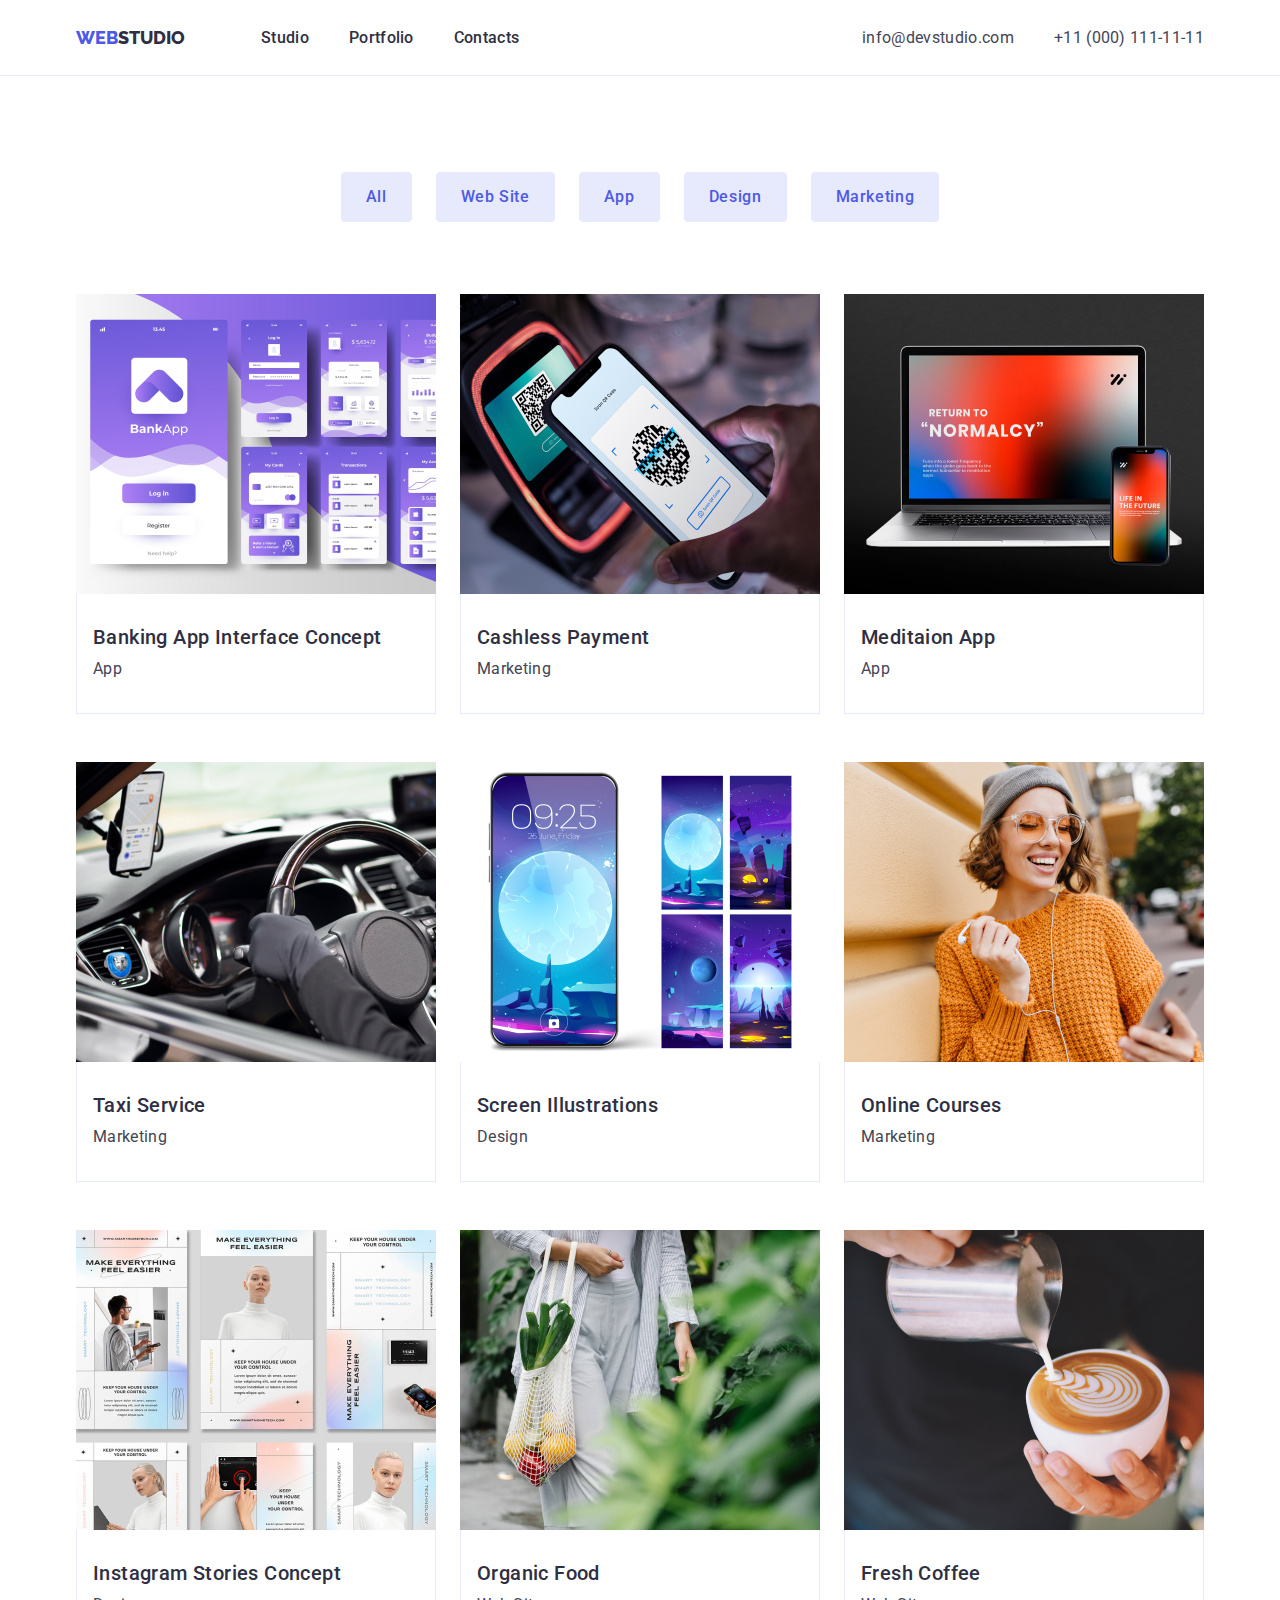
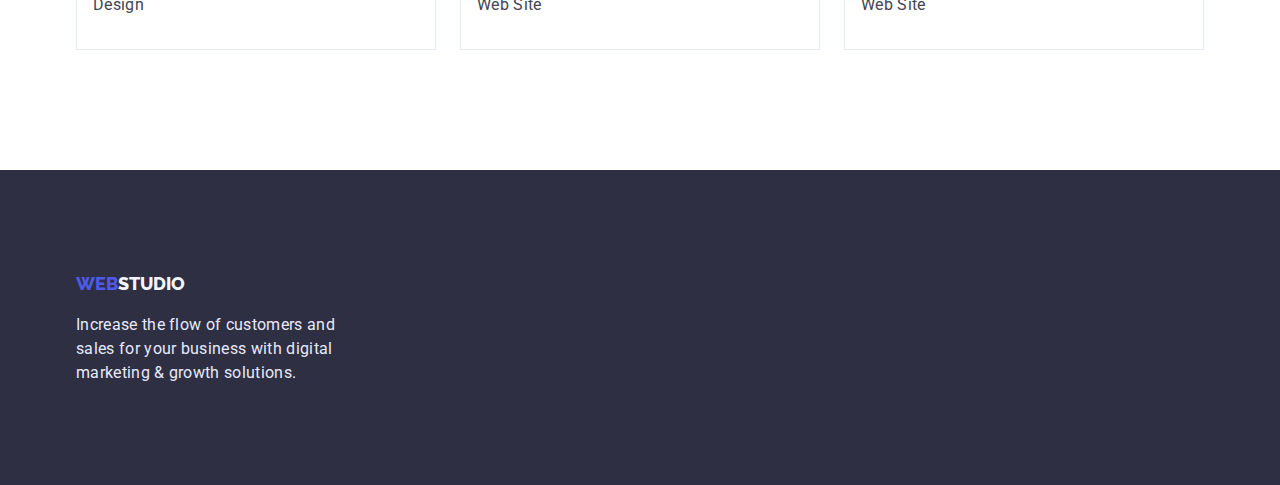
==== portfolio.html @ 62442e27 "Initial commit" ====
<!DOCTYPE html>
<html lang="en">

<head>
<meta charset="UTF-8">
<meta http-equiv="X-UA-Compatible" content="IE=edge">
<meta name="viewport" content="width=device-width, initial-scale=1.0">
<title>Document</title>

<!-- Fonts -->
<link rel="preconnect" href="https://fonts.googleapis.com">
<link rel="preconnect" href="https://fonts.gstatic.com" crossorigin>
<link
    href="https://fonts.googleapis.com/css2?family=Montserrat:wght@400;500;600&family=Roboto:wght@400;500;700;900&display=swap"
    rel="stylesheet">
<link rel="preconnect" href="https://fonts.googleapis.com">
<link rel="preconnect" href="https://fonts.gstatic.com" crossorigin>
<link
    href="https://fonts.googleapis.com/css2?family=Montserrat:wght@400;500;600&family=Raleway:wght@400;500;600;700;800&family=Roboto:wght@400;500;700;900&display=swap"
    rel="stylesheet">
<link rel="stylesheet" href="https://cdn.jsdelivr.net/npm/modern-normalize@1.1.0/modern-normalize.min.css">
<!-- Styles -->
<link rel="stylesheet" href="./css/styles.css">
</head>

<body>
    <!--header-->
    <header class="header">
        <!--Navigatiom-->
        <div class="container header-container">
            <nav class="header-navigation">
                <a href="./index.html" class="header-logo link"><span class="logo-acent">Web</span>Studio</a>
                <ul class="header-list list">
                    <li class="header-item">
                        <a href="index.html" class="header-link link">Studio</a>
                    </li>
                    <li class="header-item">
                        <a href="./portfolio.html" class="header-link link">Portfolio</a>
                    </li>
                    <li class="header-item">
                        <a href="" class="header-link link">Contacts</a>
                    </li>
                </ul>
            </nav>
            <!--address-->
            <address class="contacts">
                <ul class="contacts-list list">
                    <li class="contacts-item">
                        <a href="mailto:info@devstudio.com" class="contacts-email link">info@devstudio.com</a>
                    </li>
                    <li class="contacts-item">
                        <a href="tel:+110001111111" class="contacts-phone link">+11 (000) 111-11-11</a>
                    </li>
                </ul>
            </address>
        </div>
    </header>
    <!--Main-->
    <main>
        <section class="section-works">
            <div class="container container-portfolio">
                <h1 class="visually-hidden">Our works</h1>
                <ul class="works-list list">
                    <li class="works-item"><button type="button" class="works-btn">All</button></li>
                    <li class="works-item"><button type="button" class="works-btn">Web Site</button></li>
                    <li class="works-item"><button type="button" class="works-btn">App</button></li>
                    <li class="works-item"><button type="button" class="works-btn">Design</button></li>
                    <li class="works-item"><button type="button" class="works-btn">Marketing</button></li>
                </ul>
                <ul class="works-cards list">
                    <li class="card">
                        <a href="" class="card-link link">
                            <img src="./images/portfolio/card1.jpg" alt="view of web application" class="card-img">
                            <div class="card-content">
                                <h2 class="card-title">Banking App Interface Concept</h2>
                                <p class="card-text">App</p>
                            </div>
                        </a>
                    </li>
                    <li class="card">
                        <a href="" class="card-link link">
                            <img src="./images/portfolio/card2.jpg" alt="moment of non-cash settlement" class="card-img">
                            <div class="card-content">
                                <h2 class="card-title">Cashless Payment</h2>
                                <p class="card-text">Marketing</p>
                            </div>
                        </a>
                    </li>
                    <li class="card">
                        <a href="" class="card-link link">
                            <img src="./images/portfolio/card3.jpg" alt="view of web application" class="card-img">
                            <div class="card-content">
                                <h2 class="card-title">Meditaion App</h2>
                                <p class="card-text">App</p>
                            </div>
                        </a>
                    </li>
                    <li class="card">
                        <a href="" class="card-link link">
                            <img src="./images/portfolio/card4.jpg"
                                alt="a taxi driver who uses the app to receive orders" class="card-img">
                            <div class="card-content">
                                <h2 class="card-title">Taxi Service</h2>
                                <p class="card-text">Marketing</p>
                            </div>
                        </a>
                    </li>
                    <li class="card">
                        <a href="" class="card-link link">
                            <img src="./images/portfolio/card5.jpg"
                                alt="phone monitor and several options of illustrations for the main screen"
                                class="card-img">
                            <div class="card-content">
                                <h2 class="card-title">Screen Illustrations</h2>
                                <p class="card-text">Design</p>
                            </div>
                        </a>
                    </li>
                    <li class="card">
                        <a href="" class="card-link link">
                            <img src="./images/portfolio/card6.jpg" alt="girl smiling looking at the monitor screen"
                                class="card-img">
                            <div class="card-content">
                                <h2 class="card-title">Online Courses</h2>
                                <p class="card-text">Marketing</p>
                            </div>
                        </a>
                    </li>
                    <li class="card">
                        <a href="" class="card-link link">
                            <img src="./images/portfolio/card7.jpg" alt="layouts for stories posts on Instagram"
                                class="card-img">
                            <div class="card-content">
                                <h2 class="card-title">Instagram Stories Concept</h2>
                                <p class="card-text">Design</p>
                            </div>
                        </a>
                    </li>
                    <li class="card">
                        <a href="" class="card-link link">
                            <img src="./images/portfolio/card8.jpg" alt="a woman carrying fruit in a shopper"
                                class="card-img">
                            <div class="card-content">
                                <h2 class="card-title">Organic Food</h2>
                                <p class="card-text">Web Site</p>
                            </div>
                        </a>
                    </li>
                    <li class="card">
                        <a href="" class="card-link link">
                            <img src="./images/portfolio/card9.jpg"
                                alt="barista making a pattern with milk foam on coffee" class="card-img">
                            <div class="card-content">
                                <h2 class="card-title">Fresh Coffee</h2>
                                <p class="card-text">Web Site</p>
                            </div>
                        </a>
                    </li>
                </ul>
            </div>
        </section>
    </main>
    <!--Footer-->
    <footer class="section footer">
        <div class="container footer-container">
            <a href="./index.html" class="footer-logo link"><span class="logo-acent">Web</span>Studio</a>
            <p class="footer-text">Increase the flow of customers and sales for your business with digital marketing &
                growth solutions.</p>
        </div>
    </footer>
</body>

</html>
---- css/styles.css ----
/* Змінні */
:root {
    --main-text: #434455;
    --header-text: #2E2F42;
    --acent-color: #4D5AE5;
    --contrast-color-of-text: #FFFFFF;
    --hover-focus-color: #404BBF;
    --overlays-shadows-headings: #2E2F42;
    --light-background: #F4F4FD;
    --sutle-backgrounds: #E7E9FC;

}

body {
    font-family: 'Raleway', sans-serif;
    font-family: 'Roboto', sans-serif;
    color: var(--main-text);
}

.link {
    text-decoration: none;
}

.list {
    list-style-type: none;
}

h1,
h2,
h3,
h4,
h5,
h6,
p {
    margin: 0;
}

ul {
    margin: 0;
    padding-left: 0;
}

.container {
    width: 1158px;
    margin-left: auto;
    margin-right: auto;
    padding-left: 15px;
    padding-right: 15px;
}

*,
*::before,
*::after {
    box-sizing: border-box;
}

.section {
    padding-top: 120px;
    padding-bottom: 120px;
}

img {
    display: block;
    max-width: 100%;
    height: auto;
}

.visually-hidden {
    position: absolute;
    white-space: nowrap;
    width: 1px;
    height: 1px;
    border: 0;
    padding: 0;
    clip: rect(0 0 0 0);
    clip-path: inset(50%);
    margin: -1px;
}

button {
    cursor: pointer;
}

/* header */
.header {
    background-color: #FFFFFF;
    border-bottom: 1px solid #e7e9fc;
}

.header-container {
    display: flex;
    align-items: center;
}

.header-navigation {
    display: flex;
    margin-right: auto;
    align-items: center;
}



.header-logo {
    display: inline-block;
    margin-right: 76px;
    padding-top: 24px;
    padding-bottom: 24px;

    font-family: 'Raleway';
    font-weight: 800;
    font-size: 18px;
    line-height: 1.5;
    text-transform: uppercase;

    color: var(--header-text);

}

.logo-acent {
    color: var(--acent-color);
}


.header-link {
    display: inline-block;
    padding-top: 24px;
    padding-bottom: 24px;

    font-weight: 500;
    font-size: 16px;
    line-height: 1.5;
    letter-spacing: 0.02em;

    color: var(--header-text);
}

.header-list {
    display: flex;
    margin-top: 0;
    margin-bottom: 0;
    gap: 40px;
}


.header-link:hover,
.header-link:focus {
    color: var(--hover-focus-color);
}

.contacts-email,
.contacts-phone {
    display: inline-block;
    padding-top: 24px;
    padding-bottom: 24px;

    font-style: normal;
    font-size: 16px;
    line-height: 1.5;
    letter-spacing: 0.02em;

    color: var(--main-text);
}

.contacts-email:hover,
.contacts-email:focus,
.contacts-phone:hover,
.contacts-phone:focus {
    color: var(--hover-focus-color);
}

.contacts-list {
    display: flex;
    margin-top: 0;
    margin-bottom: 0;
    margin-left: auto;
    gap: 40px;
}



/* hero */


.section-hero {
    padding-top: 188px;
    padding-bottom: 188px;
    background-color: var(--overlays-shadows-headings);
}

.hero-title {
    margin-bottom: 48px;
    max-width: 496px;
    margin-left: auto;
    margin-right: auto;

    font-weight: 700;
    font-size: 56px;
    line-height: 1.07;
    text-align: center;
    letter-spacing: 0.02em;

    color: var(--contrast-color-of-text);
}

.hero-button {
    display: block;
    margin-left: auto;
    margin-right: auto;
    border: 0;
    padding: 0;
    padding: 16px 32px;
    min-width: 169px;

    font-family: 'Roboto';
    font-weight: 500;
    font-size: 16px;
    line-height: 1.5;
    align-items: center;
    letter-spacing: 0.04em;

    background-color: var(--acent-color);
    color: var(--contrast-color-of-text);
    box-shadow: 0px 4px 4px rgba(0, 0, 0, 0.15);
    border-radius: 4px;

    cursor: pointer;
}

.hero-button:hover,
.hero-button:focus {
    background-color: var(--hover-focus-color);
}

/* values */
.values-title {
    visibility: hidden;
}

.values-list {
    display: flex;
    gap: 24px;

}

.values-subtitle {
    margin-bottom: 8px;

    font-weight: 500;
    font-size: 20px;
    line-height: 1.2;
    letter-spacing: 0.02em;

    color: var(--header-text);
}

.values-text {
    font-size: 16px;
    line-height: 1.5;
    letter-spacing: 0.02em;
}

.values-item {
    width: calc((100% - 72px) / 4);
}

/* services */
.section.services {
    padding-top: 0;

}

.services-title {
    margin-bottom: 72px;

    font-weight: 700;
    font-size: 36px;
    line-height: 1.1;
    text-align: center;
    letter-spacing: 0.02em;
    text-transform: capitalize;

    color: var(--header-text);

}

.services-list {
    display: flex;
    flex-wrap: wrap;

}

.services-item:not(:nth-child(3n)) {
    margin-right: 24px;
}

.secvices-list>.services-item {
    flex-basis: calc(100% / 4 - 24px);
}

/* team */
.team {
    background-color: var(--light-background);
}

.team-title {
    margin-bottom: 72px;

    font-weight: 700;
    font-size: 36px;
    line-height: 1.1;
    text-align: center;
    letter-spacing: 0.02em;
    text-transform: capitalize;

    color: var(--header-text);

}

.team-list {
    display: flex;
    flex-wrap: wrap;
    gap: 24px;
}

.team-member {
    width: calc((100% - 72px) / 4);

    background: #FFFFFF;
    box-shadow: 0px 1px 6px rgba(46, 47, 66, 0.08), 0px 1px 1px rgba(46, 47, 66, 0.16), 0px 2px 1px rgba(46, 47, 66, 0.08);
    border-radius: 0px 0px 4px 4px;

}

.name-position {
    padding: 32px 16px;
    border-radius: 0px 0px 4px 4px;
}

.name {
    margin-bottom: 8px;

    font-weight: 500;
    font-size: 20px;
    line-height: 1.2;
    text-align: center;
    letter-spacing: 0.02em;

    color: var(--header-text);

}

.profession {
    font-weight: 400;
    font-size: 16px;
    line-height: 1.5;
    text-align: center;
    letter-spacing: 0.02em;

}

/* footer */
.footer {
    background-color: var(--overlays-shadows-headings);
}

.section.footer {
    padding-top: 100px;
    padding-bottom: 100px;
}

.footer-logo {
    display: inline-block;
    margin-right: auto;
    margin-bottom: 16px;

    font-family: 'Raleway';
    font-weight: 800;
    font-size: 18px;
    line-height: 1.5;
    text-transform: uppercase;

    color: #F4F4FD;
}

.footer-text {
    margin-right: auto;
    max-width: 264px;
    font-size: 16px;
    line-height: 1.5;
    letter-spacing: 0.02em;

    color: #E7E9FC;
}

/* portfolio */
.section-works {
    padding: 96px 0 120px;
}

/* works-buttons (filters) */

.works-title {
    visibility: hidden;
}

.works-list {
    display: flex;
    gap: 24px;
    justify-content: center;
    margin-bottom: 72px;
}

.works-btn {
    display: block;
    border: 0;
    padding: 0;

    font-family: 'Roboto';
    font-weight: 500;
    font-size: 16px;
    line-height: 1.5;
    text-align: center;
    letter-spacing: 0.04em;

    color: var(--acent-color);
    background-color: var(--sutle-backgrounds);
    border: 1px solid var(--sutle-backgrounds);
    border-radius: 4px;
    padding: 12px 24px;
}

.works-btn:hover,
.works-btn:focus {
    color: var(--contrast-color-of-text);
    background-color: var(--hover-focus-color);
    box-shadow: 0px 3px 1px rgba(0, 0, 0, 0.1), 0px 2px 1px rgba(0, 0, 0, 0.08), 0px 2px 2px rgba(0, 0, 0, 0.12);
    border-radius: 4px;
    border: 1px solid transparent;
}

/* works-cards */
.works-cards {
    display: flex;
    flex-wrap: wrap;
    column-gap: 24px;
    row-gap: 48px;
}

.card {
    width: calc((100% - 48px) / 3);
}


.card-link {
    color: var(--header-text);
}

.card-content {
    padding: 32px 16px;
    border-bottom: 1px solid var(--sutle-backgrounds);
    border-left: 1px solid var(--sutle-backgrounds);
    border-right: 1px solid var(--sutle-backgrounds);
}


.card-title {
    font-weight: 500;
    font-size: 20px;
    line-height: 1, 2;
    letter-spacing: 0.02em;
    margin-bottom: 8px;
}

.card-text {
    font-weight: 400;
    font-size: 16px;
    line-height: 1.5;
    letter-spacing: 0.02em;

    color: var(--main-text);

}
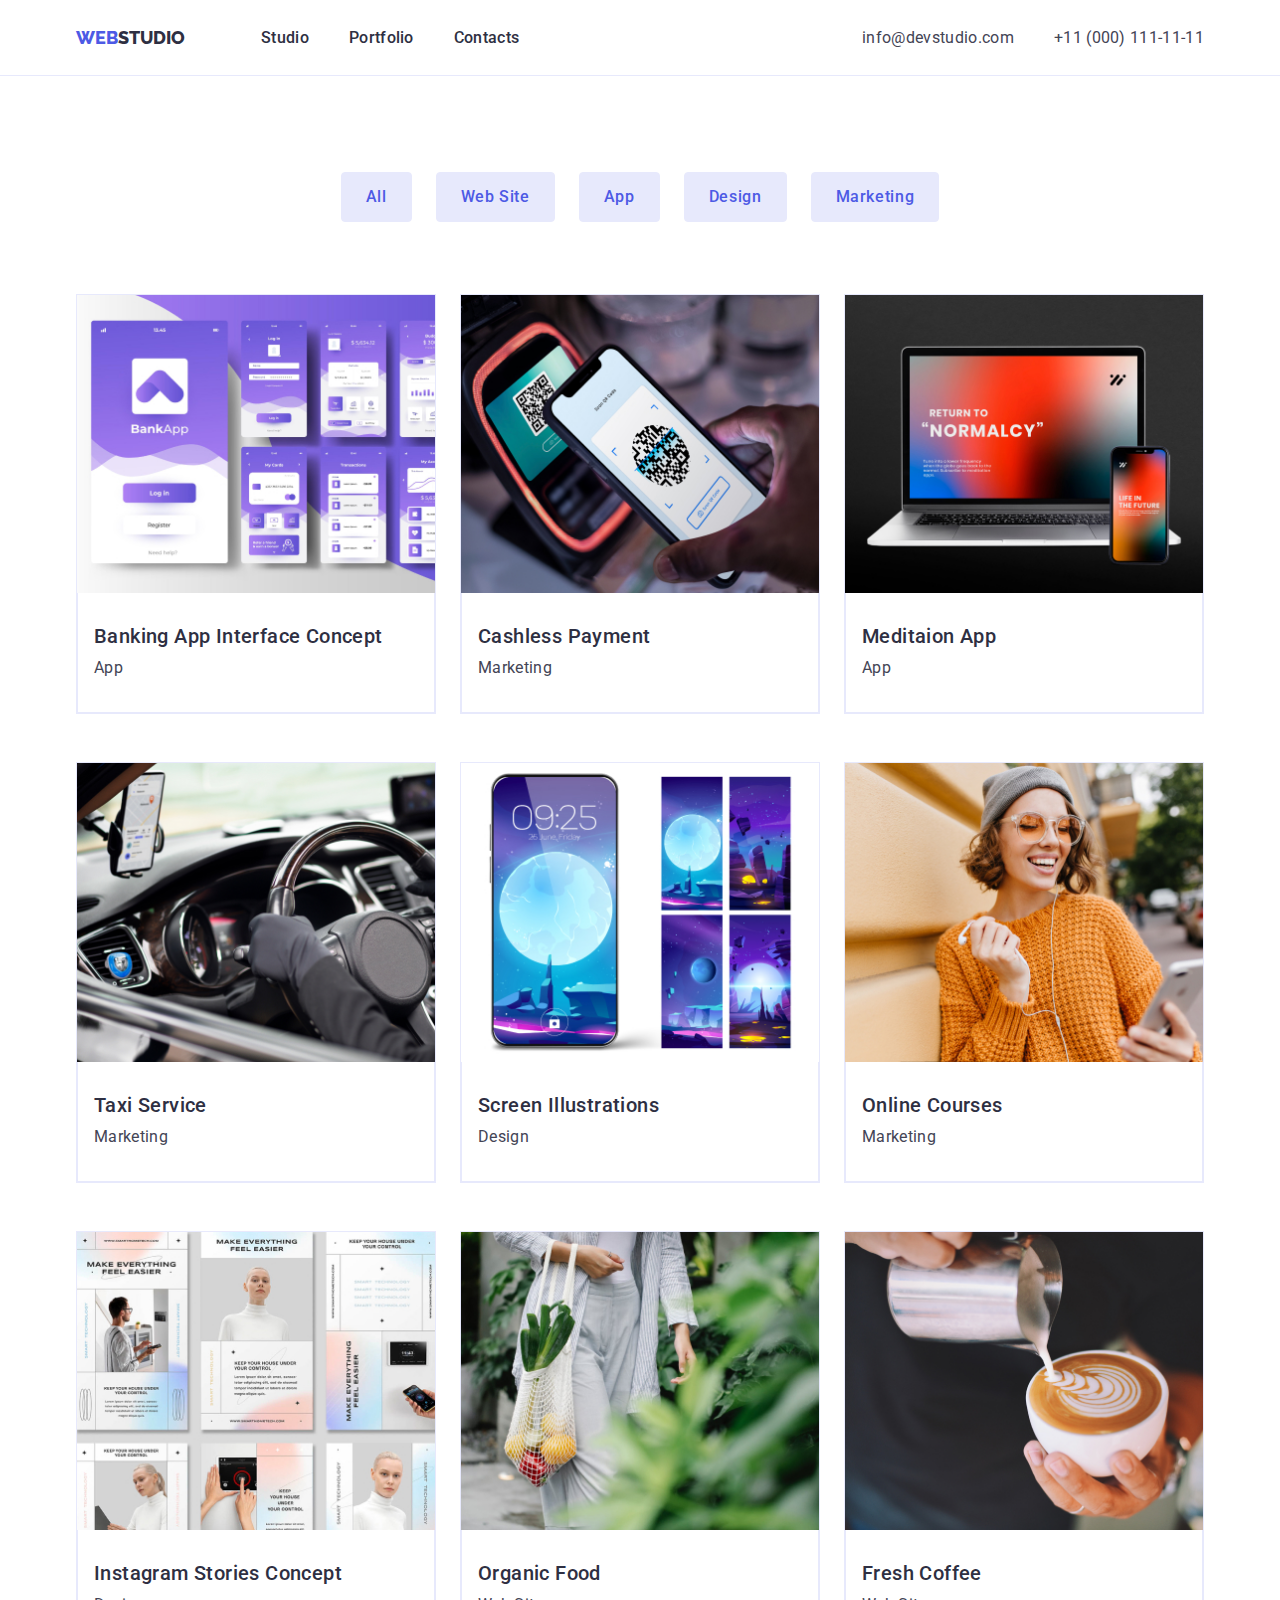
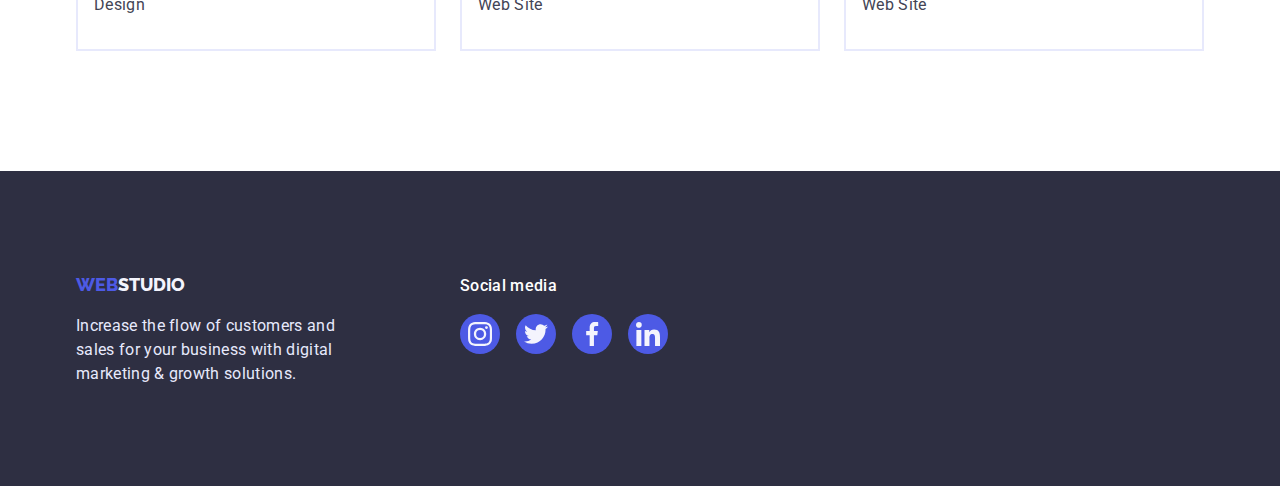
==== commit d1738ef1: "hw04" ====
--- a/portfolio.html
+++ b/portfolio.html
@@ -160,14 +160,49 @@
             </div>
         </section>
     </main>
-    <!--Footer-->
-    <footer class="section footer">
-        <div class="container footer-container">
+<!--Footer-->
+<footer class="section footer">
+    <div class="container footer-container">
+        <div>
             <a href="./index.html" class="footer-logo link"><span class="logo-acent">Web</span>Studio</a>
             <p class="footer-text">Increase the flow of customers and sales for your business with digital marketing &
                 growth solutions.</p>
         </div>
-    </footer>
+        <div>
+            <p class="footer-text-icon">Social media</p>
+            <ul class="footer-icon-list list">
+                <li class="footer-item">
+                    <a href="" class="footer-link">
+                        <svg class="footer-icon-pic" width="24" height="24">
+                            <use href="./images/icons.svg#icon-instagram"></use>
+                        </svg>
+                    </a>
+                </li>
+                <li class="footer-item">
+                    <a href="" class="footer-link">
+                        <svg class="footer-icon-pic" width="24" height="24">
+                            <use href="./images/icons.svg#icon-twitter"></use>
+                        </svg>
+                    </a>
+                </li>
+                <li class="footer-item">
+                    <a href="" class="footer-link">
+                        <svg class="footer-icon-pic" width="24" height="24">
+                            <use href="./images/icons.svg#icon-facebook"></use>
+                        </svg>
+                    </a>
+                </li>
+                <li class="footer-item">
+                    <a href="" class="footer-link">
+                        <svg class="footer-icon-pic" width="24" height="24">
+                            <use href="./images/icons.svg#icon-linkedin"></use>
+                        </svg>
+                    </a>
+                </li>
+            </ul>
+        </div>
+    </div>
+</footer>
 </body>
 
 </html>--- a/css/styles.css
+++ b/css/styles.css
@@ -182,9 +182,22 @@
 
 
 .section-hero {
+    max-width: 1440px;
+    margin-left: auto;
+    margin-right: auto;
     padding-top: 188px;
     padding-bottom: 188px;
     background-color: var(--overlays-shadows-headings);
+
+    background-image: linear-gradient(
+        rgba(46, 47, 66, 0.7),
+        rgba(46, 47, 66, 0.7)
+    ),
+    url(../images/people-office\ 1.jpg);
+
+    background-repeat: no-repeat;
+    background-position: center;
+    background-size: cover;
 }
 
 .hero-title {
@@ -355,7 +368,32 @@
     line-height: 1.5;
     text-align: center;
     letter-spacing: 0.02em;
-
+    margin-bottom: 8px;
+
+}
+
+/* Social icons */
+.socials {
+    display: flex;
+    justify-content: center;
+    gap: 24px;
+}
+
+.socials-link {
+    display: flex;
+    justify-content: center;
+    align-items: center;
+
+    width: 40px;
+    height: 40px;
+
+    background-color: var(--acent-color);
+    border-radius: 50%;
+}
+
+.socials-link:hover,
+.socials-link:focus {
+    background-color: var(--hover-focus-color);
 }
 
 /* footer */
@@ -390,6 +428,50 @@
     letter-spacing: 0.02em;
 
     color: #E7E9FC;
+}
+
+.footer-container {
+    display: flex;
+    align-items: baseline;
+    gap: 120px;
+}
+
+.footer-text-icon {
+    font-weight: 500;
+    font-size: 16px;
+    line-height: 1.5;
+    letter-spacing: 0.02em;
+    color: var(--contrast-color-of-text);
+    margin-bottom: 16px;
+}
+
+.footer-icon-list {
+    display: flex;
+    gap: 16px;
+}
+
+.footer-item {
+    width: 40px;
+    height: 40px;
+}
+
+.footer-link {
+    width: 100%;
+    height: 100%;
+    background-color: var(--acent-color);
+    border-radius: 50%;
+    display: flex;
+    align-items: center;
+    justify-content: center;
+}
+
+.footer-link:hover,
+.footer-link:focus {
+    background-color: #31D0AA;
+}
+
+.footer-icon-pic {
+    fill: #E7E9FC;
 }
 
 /* portfolio */
@@ -448,6 +530,13 @@
 
 .card {
     width: calc((100% - 48px) / 3);
+    border: 1px solid #E7E9FC;
+}
+
+.card:hover,
+.card:focus {
+    border: 1px solid #F4F4FD;
+    box-shadow: 0px 1px 6px rgba(46, 47, 66, 0.08), 0px 1px 1px rgba(46, 47, 66, 0.16), 0px 2px 1px rgba(46, 47, 66, 0.08);
 }
 
 
@@ -479,4 +568,56 @@
 
     color: var(--main-text);
 
-}+}
+
+/* Customers styles */
+.section-customers {
+
+}
+
+.customers-title {
+    margin-bottom: 72px;
+    
+    font-weight: 700;
+    font-size: 36px;
+    line-height: 1.1;
+    text-align: center;
+    letter-spacing: 0.02em;
+    text-transform: capitalize;
+    
+    color: var(--header-text);
+}
+
+.clients-list {
+ display: flex;
+ align-items: center;
+ gap: 24px;
+}
+
+.clients-item {
+
+}
+
+.clients-link {
+    display: flex;
+    align-items: center;
+    justify-content: center;
+    
+    width: 168px;
+    height: 88px;
+    
+    background-color: #FFFFFF;
+    border: 1px solid #8E8F99;
+    border-radius: 4px;
+    color: #8E8F99;
+}
+
+.clients-link:hover,
+.clients-link:focus {
+    border-color: var(--hover-focus-color);
+    color: var(--hover-focus-color);;
+}
+
+.clients-icon {
+    fill: currentColor;
+}
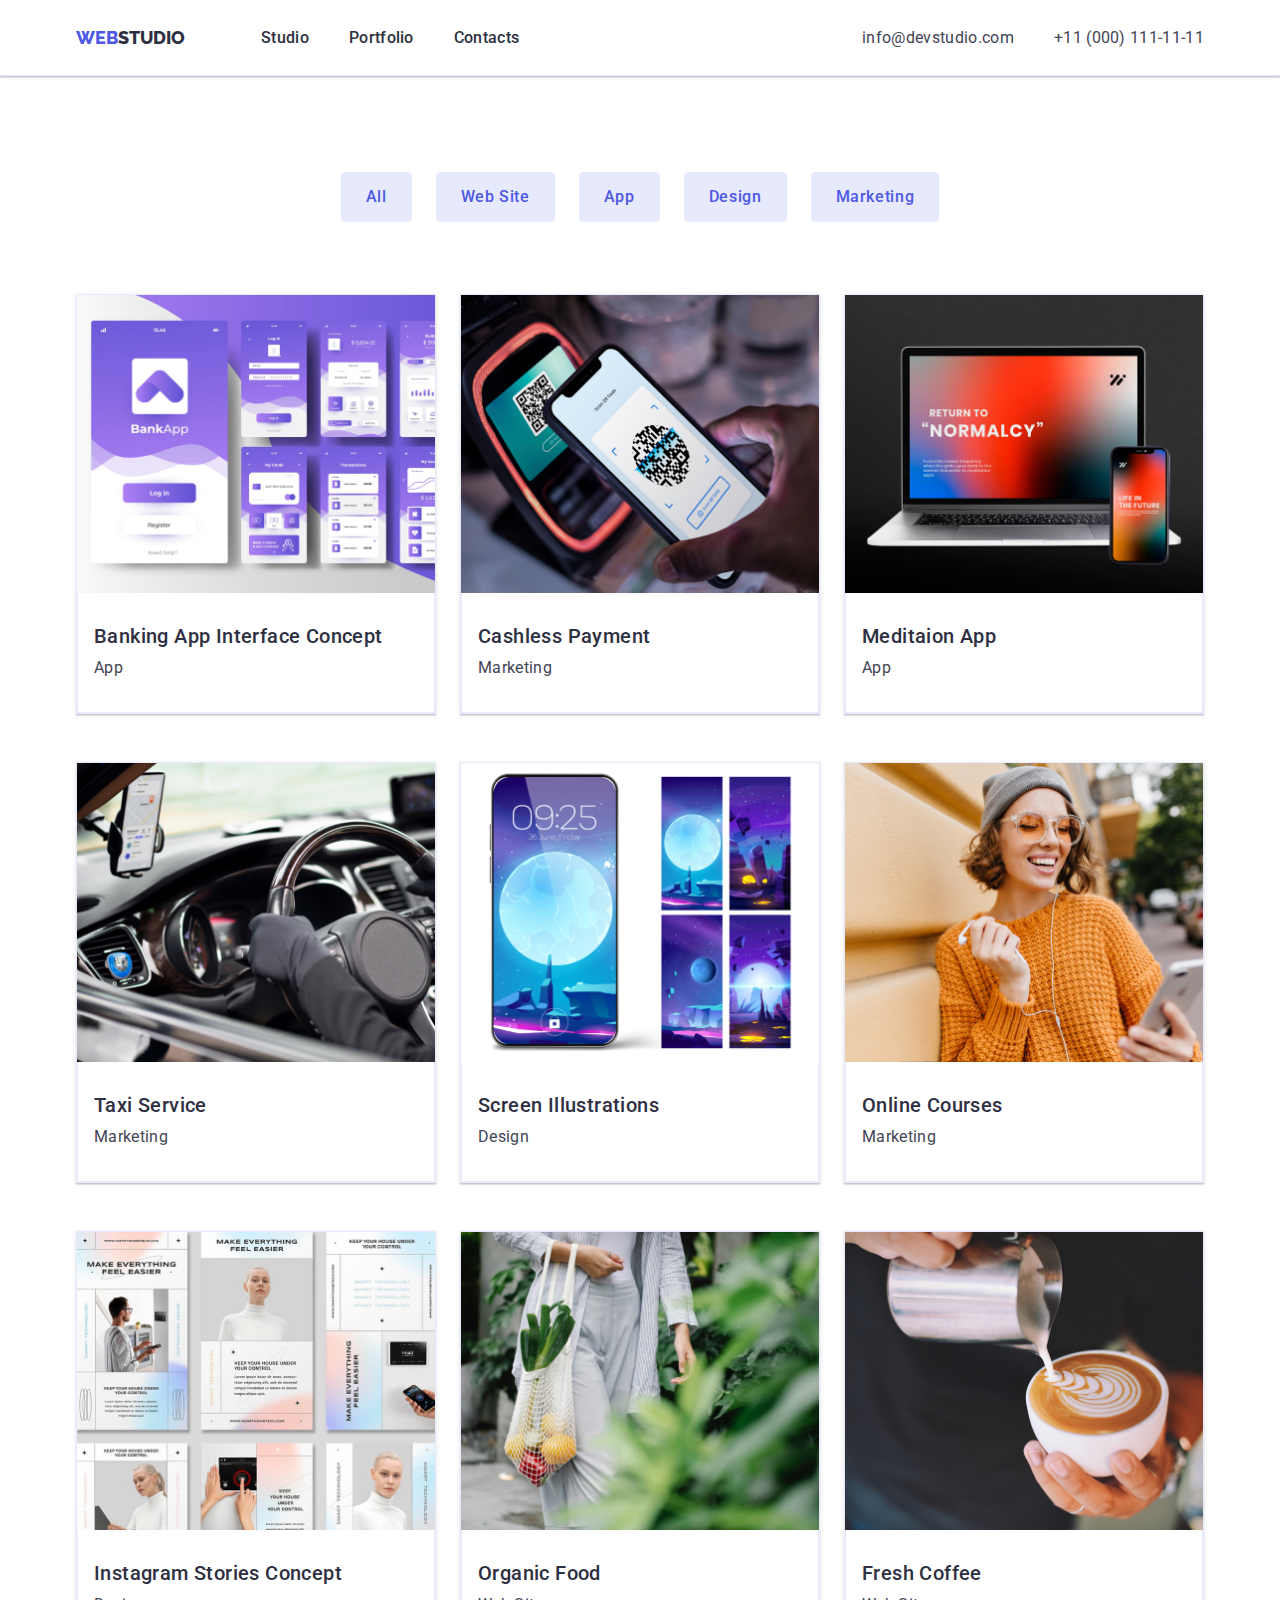
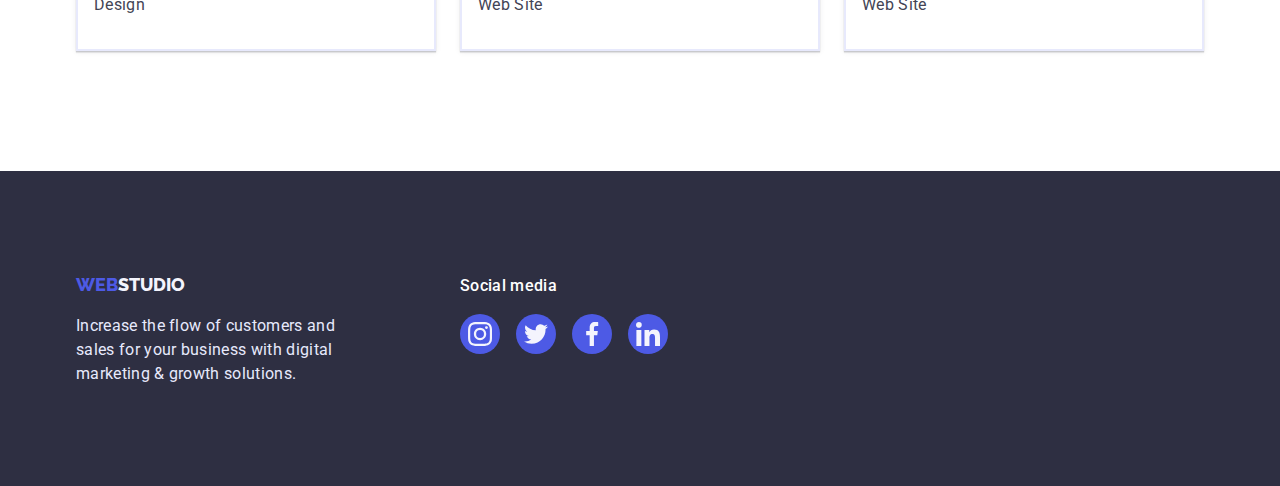
==== commit e16e5f91: "hw04" ====
--- a/portfolio.html
+++ b/portfolio.html
@@ -174,28 +174,28 @@
                 <li class="footer-item">
                     <a href="" class="footer-link">
                         <svg class="footer-icon-pic" width="24" height="24">
-                            <use href="./images/icons.svg#icon-instagram"></use>
-                        </svg>
-                    </a>
-                </li>
-                <li class="footer-item">
-                    <a href="" class="footer-link">
-                        <svg class="footer-icon-pic" width="24" height="24">
-                            <use href="./images/icons.svg#icon-twitter"></use>
-                        </svg>
-                    </a>
-                </li>
-                <li class="footer-item">
-                    <a href="" class="footer-link">
-                        <svg class="footer-icon-pic" width="24" height="24">
-                            <use href="./images/icons.svg#icon-facebook"></use>
-                        </svg>
-                    </a>
-                </li>
-                <li class="footer-item">
-                    <a href="" class="footer-link">
-                        <svg class="footer-icon-pic" width="24" height="24">
-                            <use href="./images/icons.svg#icon-linkedin"></use>
+                            <use href="./images/icon.svg#icon-instagram"></use>
+                        </svg>
+                    </a>
+                </li>
+                <li class="footer-item">
+                    <a href="" class="footer-link">
+                        <svg class="footer-icon-pic" width="24" height="24">
+                            <use href="./images/icon.svg#icon-twitter"></use>
+                        </svg>
+                    </a>
+                </li>
+                <li class="footer-item">
+                    <a href="" class="footer-link">
+                        <svg class="footer-icon-pic" width="24" height="24">
+                            <use href="./images/icon.svg#icon-facebook"></use>
+                        </svg>
+                    </a>
+                </li>
+                <li class="footer-item">
+                    <a href="" class="footer-link">
+                        <svg class="footer-icon-pic" width="24" height="24">
+                            <use href="./images/icon.svg#icon-linkedin"></use>
                         </svg>
                     </a>
                 </li>
--- a/css/styles.css
+++ b/css/styles.css
@@ -85,6 +85,7 @@
 .header {
     background-color: #FFFFFF;
     border-bottom: 1px solid #e7e9fc;
+    box-shadow: 0px 2px 1px rgba(46, 47, 66, 0.08), 0px 1px 1px rgba(46, 47, 66, 0.16), 0px 1px 6px rgba(46, 47, 66, 0.08);
 }
 
 .header-container {
@@ -189,10 +190,7 @@
     padding-bottom: 188px;
     background-color: var(--overlays-shadows-headings);
 
-    background-image: linear-gradient(
-        rgba(46, 47, 66, 0.7),
-        rgba(46, 47, 66, 0.7)
-    ),
+    background-image: linear-gradient(rgba(46, 47, 66, 0.7), rgba(46, 47, 66, 0.7)),
     url(../images/people-office\ 1.jpg);
 
     background-repeat: no-repeat;
@@ -276,6 +274,16 @@
     width: calc((100% - 72px) / 4);
 }
 
+.values-icons {
+    display: flex;
+    align-items: center;
+    justify-content: center;
+    height: 112px;
+    background-color: #f4f4fd;
+    border-radius: 4px;
+    margin-bottom: 8px;
+}
+
 /* services */
 .section.services {
     padding-top: 0;
@@ -345,7 +353,7 @@
 }
 
 .name-position {
-    padding: 32px 16px;
+    padding: 32px 0;
     border-radius: 0px 0px 4px 4px;
 }
 
@@ -395,6 +403,11 @@
 .socials-link:focus {
     background-color: var(--hover-focus-color);
 }
+
+.socials-icon {
+    fill: var(--light-background);
+}
+
 
 /* footer */
 .footer {
@@ -471,7 +484,7 @@
 }
 
 .footer-icon-pic {
-    fill: #E7E9FC;
+    fill: var(--light-background);
 }
 
 /* portfolio */
@@ -529,8 +542,10 @@
 }
 
 .card {
+    display: block;
     width: calc((100% - 48px) / 3);
     border: 1px solid #E7E9FC;
+    box-shadow: 0px 1px 6px rgba(46, 47, 66, 0.08), 0px 1px 1px rgba(46, 47, 66, 0.16), 0px 2px 1px rgba(46, 47, 66, 0.08);
 }
 
 .card:hover,
